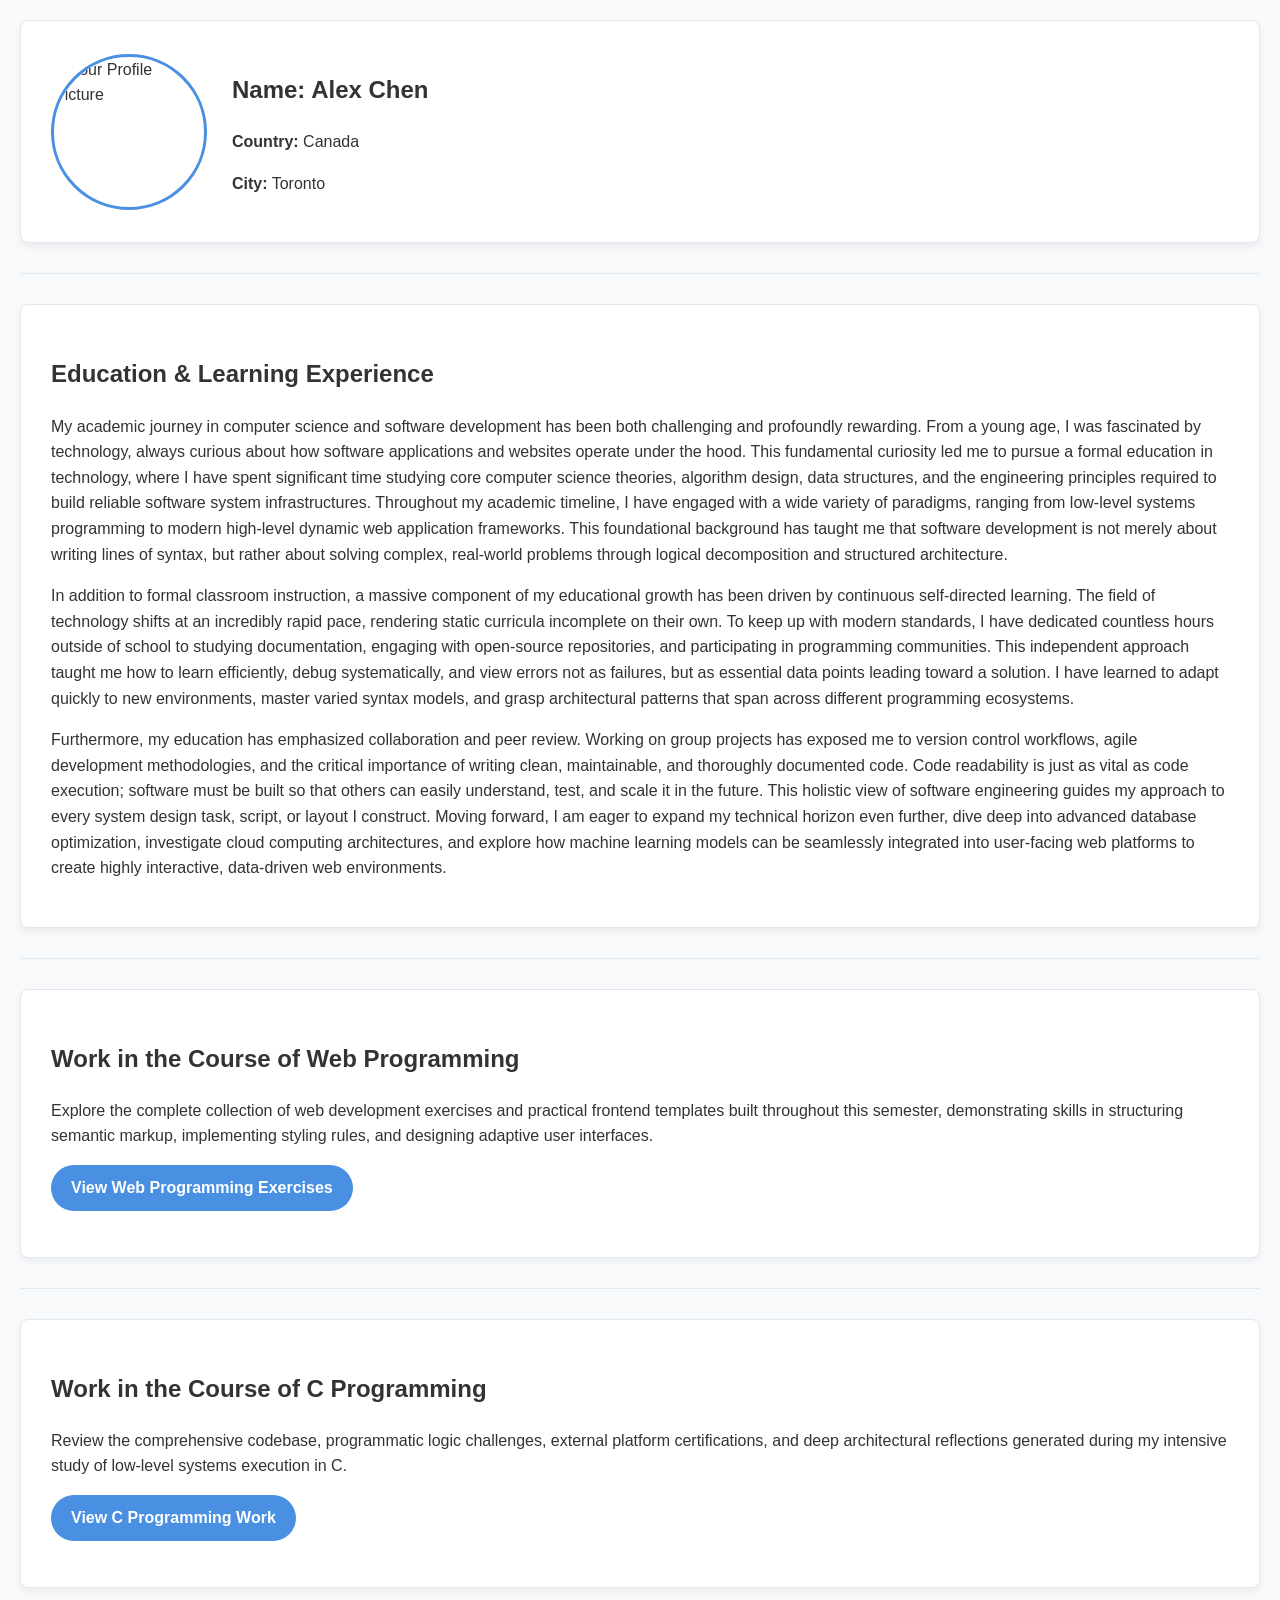
==== index.html @ e18b1c85 "Add files via upload" ====
<!DOCTYPE html>
<html lang="en">
<head>
    <meta charset="UTF-8">
    <meta name="viewport" content="width=device-width, initial-scale=1.0">
    <title>My Professional Portfolio</title>
    <link rel="stylesheet" href="style.css">
</head>
<body>

    <section class="profile-section">
        <div class="profile-container">
            <img src="images/profile.jpg" alt="Your Profile Picture" class="profile-pic">
            <div class="profile-details">
                <h1>Name: Alex Chen</h1>
                <p><strong>Country:</strong> Canada</p>
                <p><strong>City:</strong> Toronto</p>
            </div>
        </div>
    </section>

    <hr>

    <section class="content-section">
        <h2>Education & Learning Experience</h2>
        <p>My academic journey in computer science and software development has been both challenging and profoundly rewarding. From a young age, I was fascinated by technology, always curious about how software applications and websites operate under the hood. This fundamental curiosity led me to pursue a formal education in technology, where I have spent significant time studying core computer science theories, algorithm design, data structures, and the engineering principles required to build reliable software system infrastructures. Throughout my academic timeline, I have engaged with a wide variety of paradigms, ranging from low-level systems programming to modern high-level dynamic web application frameworks. This foundational background has taught me that software development is not merely about writing lines of syntax, but rather about solving complex, real-world problems through logical decomposition and structured architecture.</p>
        
        <p>In addition to formal classroom instruction, a massive component of my educational growth has been driven by continuous self-directed learning. The field of technology shifts at an incredibly rapid pace, rendering static curricula incomplete on their own. To keep up with modern standards, I have dedicated countless hours outside of school to studying documentation, engaging with open-source repositories, and participating in programming communities. This independent approach taught me how to learn efficiently, debug systematically, and view errors not as failures, but as essential data points leading toward a solution. I have learned to adapt quickly to new environments, master varied syntax models, and grasp architectural patterns that span across different programming ecosystems.</p>
        
        <p>Furthermore, my education has emphasized collaboration and peer review. Working on group projects has exposed me to version control workflows, agile development methodologies, and the critical importance of writing clean, maintainable, and thoroughly documented code. Code readability is just as vital as code execution; software must be built so that others can easily understand, test, and scale it in the future. This holistic view of software engineering guides my approach to every system design task, script, or layout I construct. Moving forward, I am eager to expand my technical horizon even further, dive deep into advanced database optimization, investigate cloud computing architectures, and explore how machine learning models can be seamlessly integrated into user-facing web platforms to create highly interactive, data-driven web environments.</p>
    </section>

    <hr>

    <section class="link-section">
        <h2>Work in the Course of Web Programming</h2>
        <p>Explore the complete collection of web development exercises and practical frontend templates built throughout this semester, demonstrating skills in structuring semantic markup, implementing styling rules, and designing adaptive user interfaces.</p>
        <p><a href="workinwebprogramming.html" class="btn">View Web Programming Exercises</a></p>
    </section>

    <hr>

    <section class="link-section">
        <h2>Work in the Course of C Programming</h2>
        <p>Review the comprehensive codebase, programmatic logic challenges, external platform certifications, and deep architectural reflections generated during my intensive study of low-level systems execution in C.</p>
        <p><a href="workincprogramming.html" class="btn">View C Programming Work</a></p>
    </section>

</body>
</html>
---- style.css ----
/* Rule 1: Global Page Base Reset & Typography */
body {
    font-family: 'Segoe UI', Tahoma, Geneva, Verdana, sans-serif;
    line-height: 1.6;
    background-color: #f8f9fa;
    color: #333333;
    margin: 0;
    padding: 20px;
}

/* Rule 2: Section Block Formatting & Containers */
section {
    background-color: #ffffff;
    border: 1px solid #e2e8f0;
    border-radius: 8px;
    padding: 30px;
    margin-bottom: 25px;
    box-shadow: 0 4px 6px rgba(0, 0, 0, 0.05);
}

/* Rule 3: Profile Header Formatting Grid Layout */
.profile-container {
    display: flex;
    align-items: center;
    gap: 25px;
}

/* Rule 4: Circular Responsive Profile Avatar Styling */
.profile-pic {
    width: 150px;
    height: 150px;
    border-radius: 50%;
    object-fit: cover;
    border: 3px solid #4a90e2;
}

/* Rule 5: Action Button & Anchor Hyperlink Interactivity */
.btn {
    display: inline-block;
    background-color: #4a90e2;
    color: #ffffff;
    text-decoration: none;
    padding: 10px 20px;
    border-radius: 50px;
    font-weight: bold;
    transition: background-color 0.3s ease;
}
.btn:hover {
    background-color: #357abd;
}

/* Rule 6: List Presentation for Web Exercises */
.exercise-list {
    list-style-type: none;
    padding-left: 0;
}
.exercise-list li {
    background: #ffffff;
    margin: 10px 0;
    padding: 15px;
    border-left: 4px solid #4a90e2;
    border-radius: 0 4px 4px 0;
    box-shadow: 0 2px 4px rgba(0,0,0,0.02);
}
.exercise-list a {
    color: #e24a4a;
    font-weight: bold;
    text-decoration: none;
}
.exercise-list a:hover {
    text-decoration: underline;
}

/* Rule 7: C Programming Certificate Display Responsive Elements */
.cert-img {
    max-width: 100%;
    height: auto;
    border: 1px solid #cbd5e1;
    border-radius: 6px;
    margin: 15px 0;
}

/* Rule 8: Global Horizontal Break Divider Styling */
hr {
    border: 0;
    height: 1px;
    background: #e2e8f0;
    margin: 30px 0;
}

/* Rule 9: Sticky Navigation Back Footer Control Elements */
.back-footer {
    margin-top: 40px;
    text-align: center;
}
.back-link {
    color: #4a90e2;
    text-decoration: none;
    font-weight: bold;
}
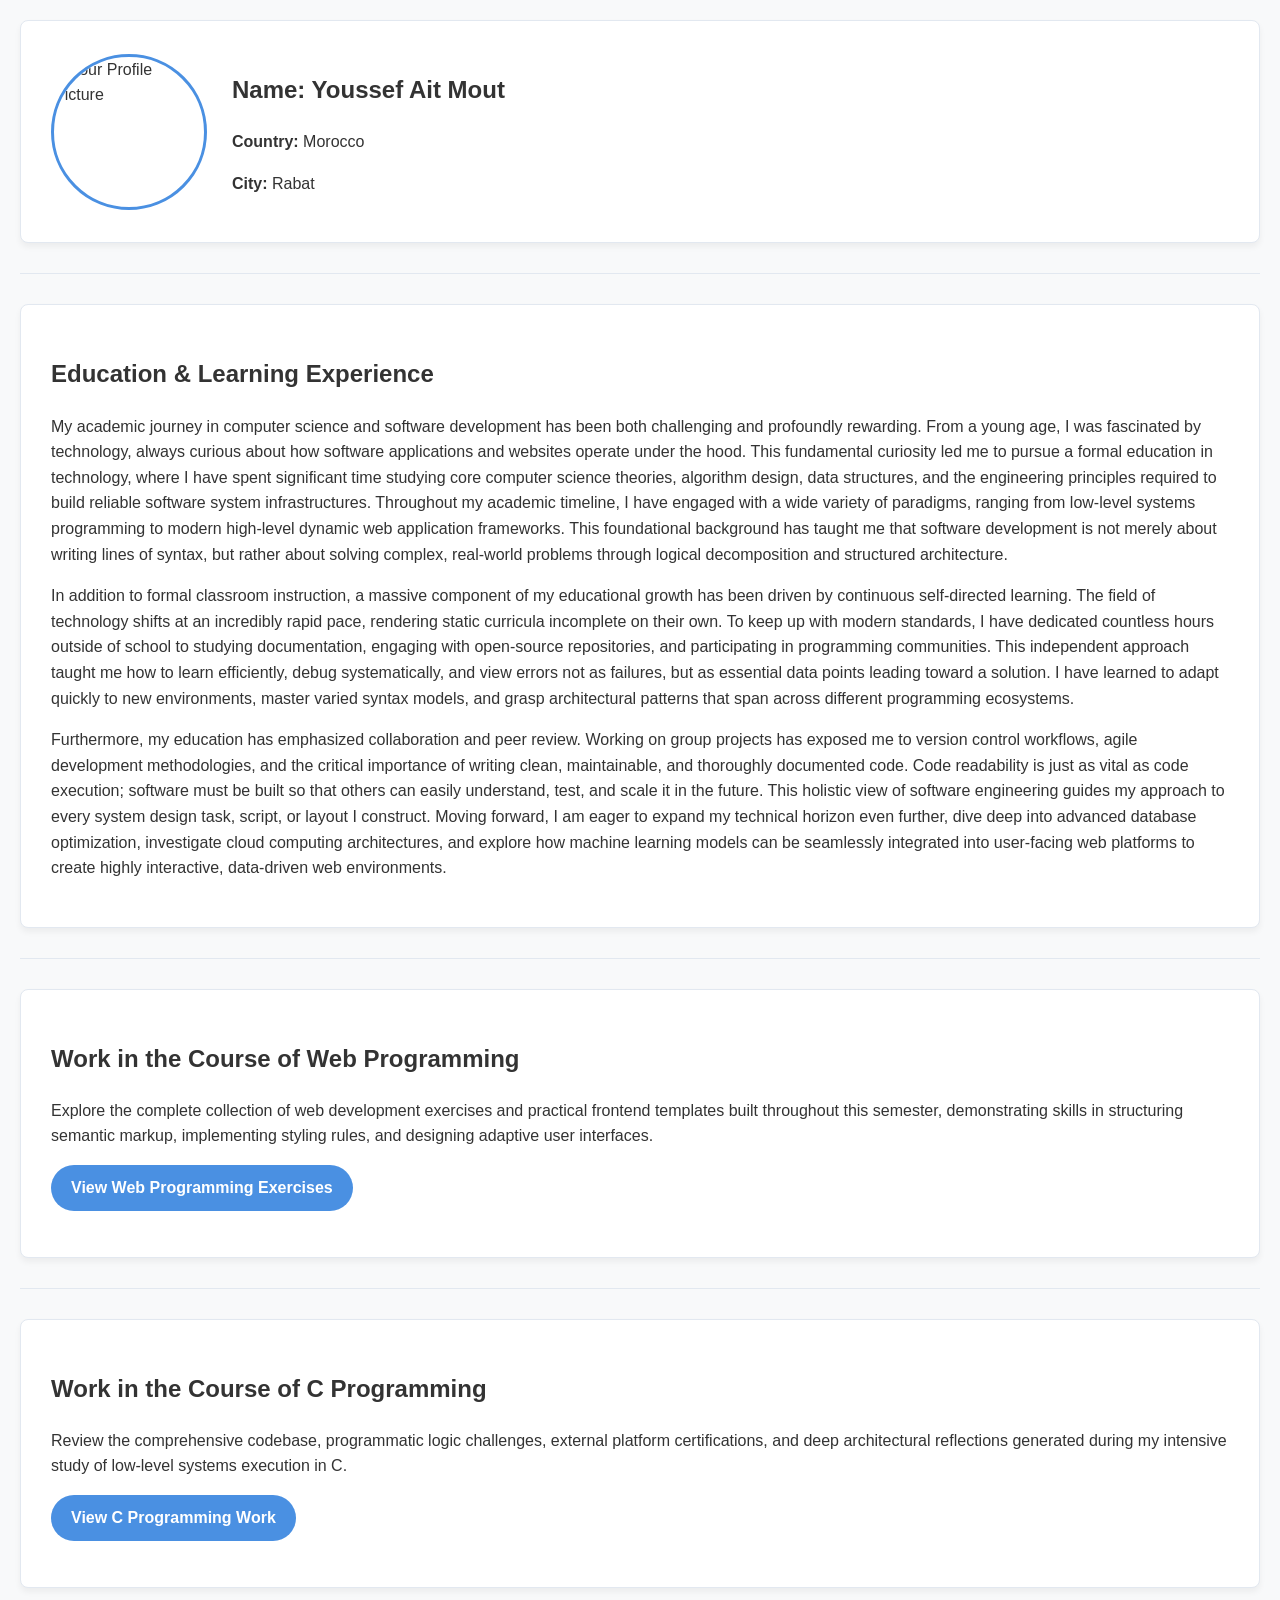
==== commit b603b797: "Update profile information in index.html" ====
--- a/index.html
+++ b/index.html
@@ -12,9 +12,9 @@
         <div class="profile-container">
             <img src="images/profile.jpg" alt="Your Profile Picture" class="profile-pic">
             <div class="profile-details">
-                <h1>Name: Alex Chen</h1>
-                <p><strong>Country:</strong> Canada</p>
-                <p><strong>City:</strong> Toronto</p>
+                <h1>Name: Youssef Ait Mout</h1>
+                <p><strong>Country:</strong> Morocco</p>
+                <p><strong>City:</strong> Rabat</p>
             </div>
         </div>
     </section>
@@ -47,4 +47,4 @@
     </section>
 
 </body>
-</html>+</html>
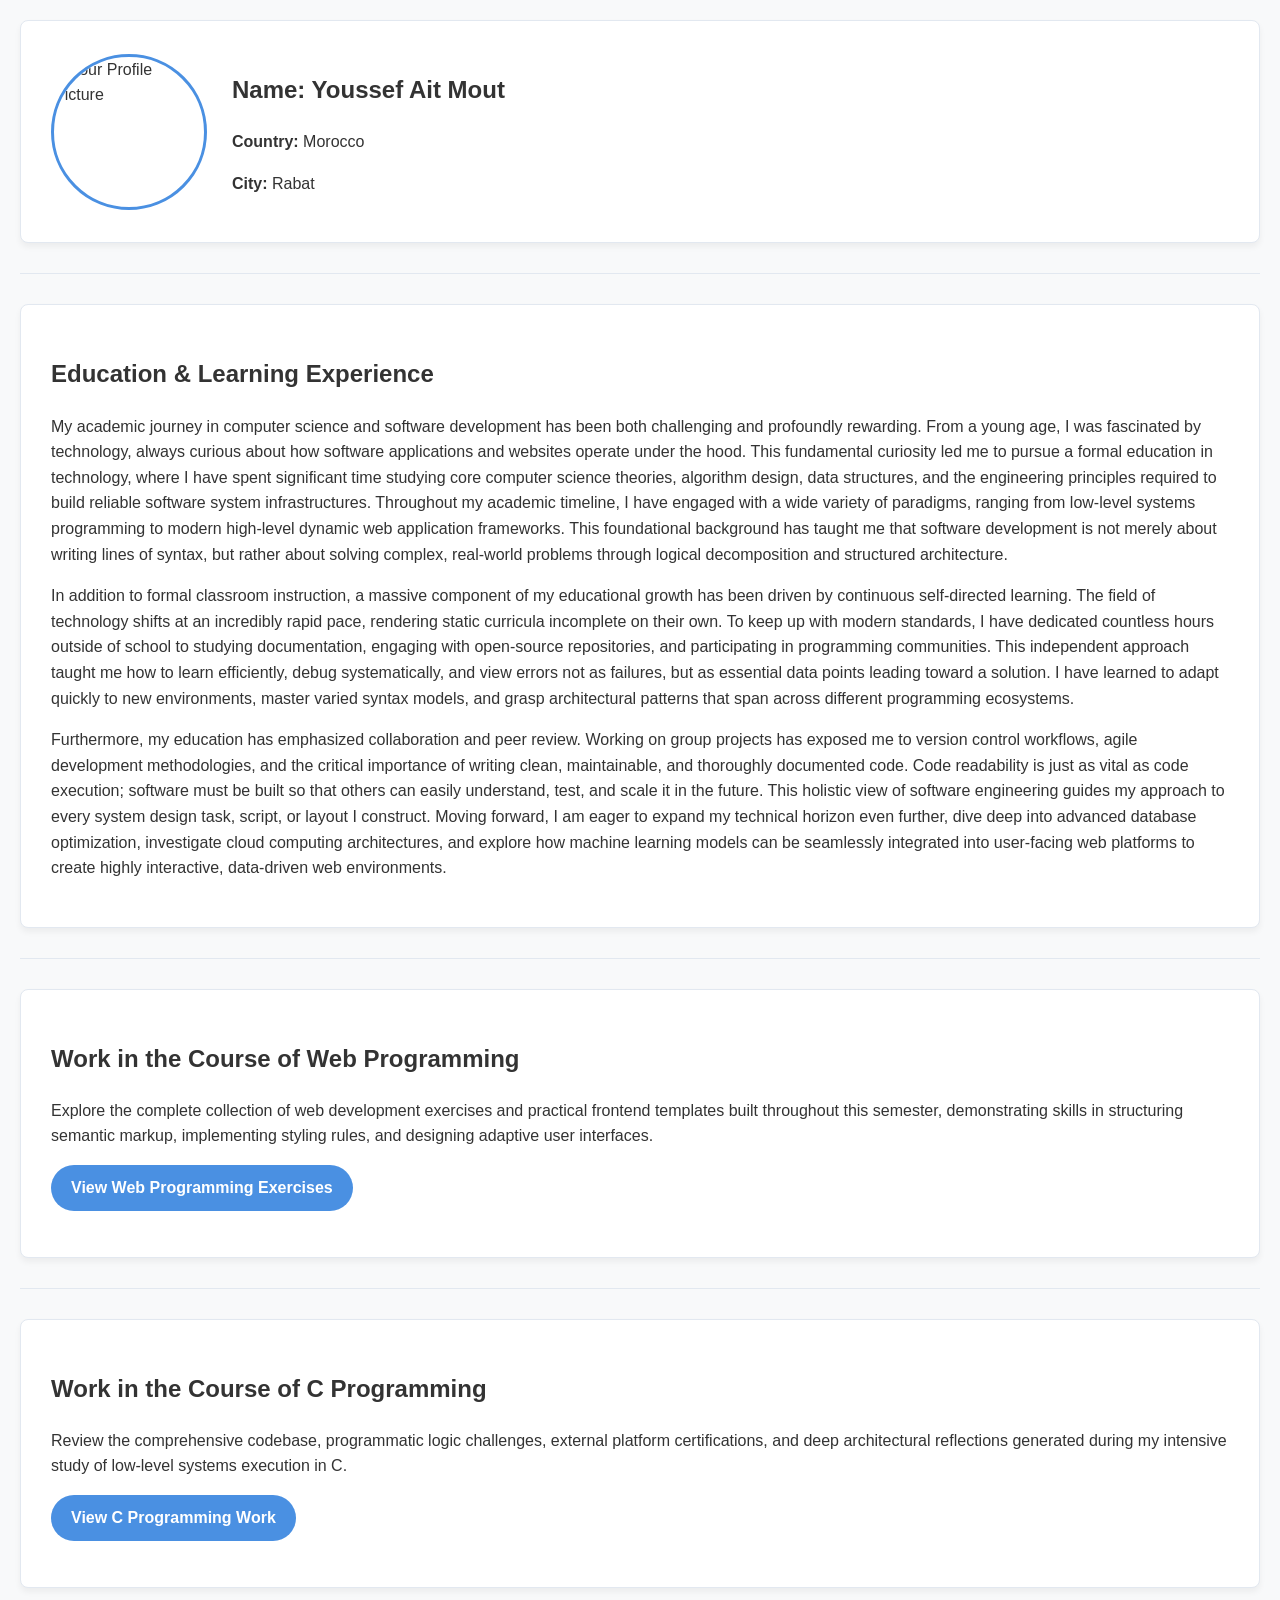
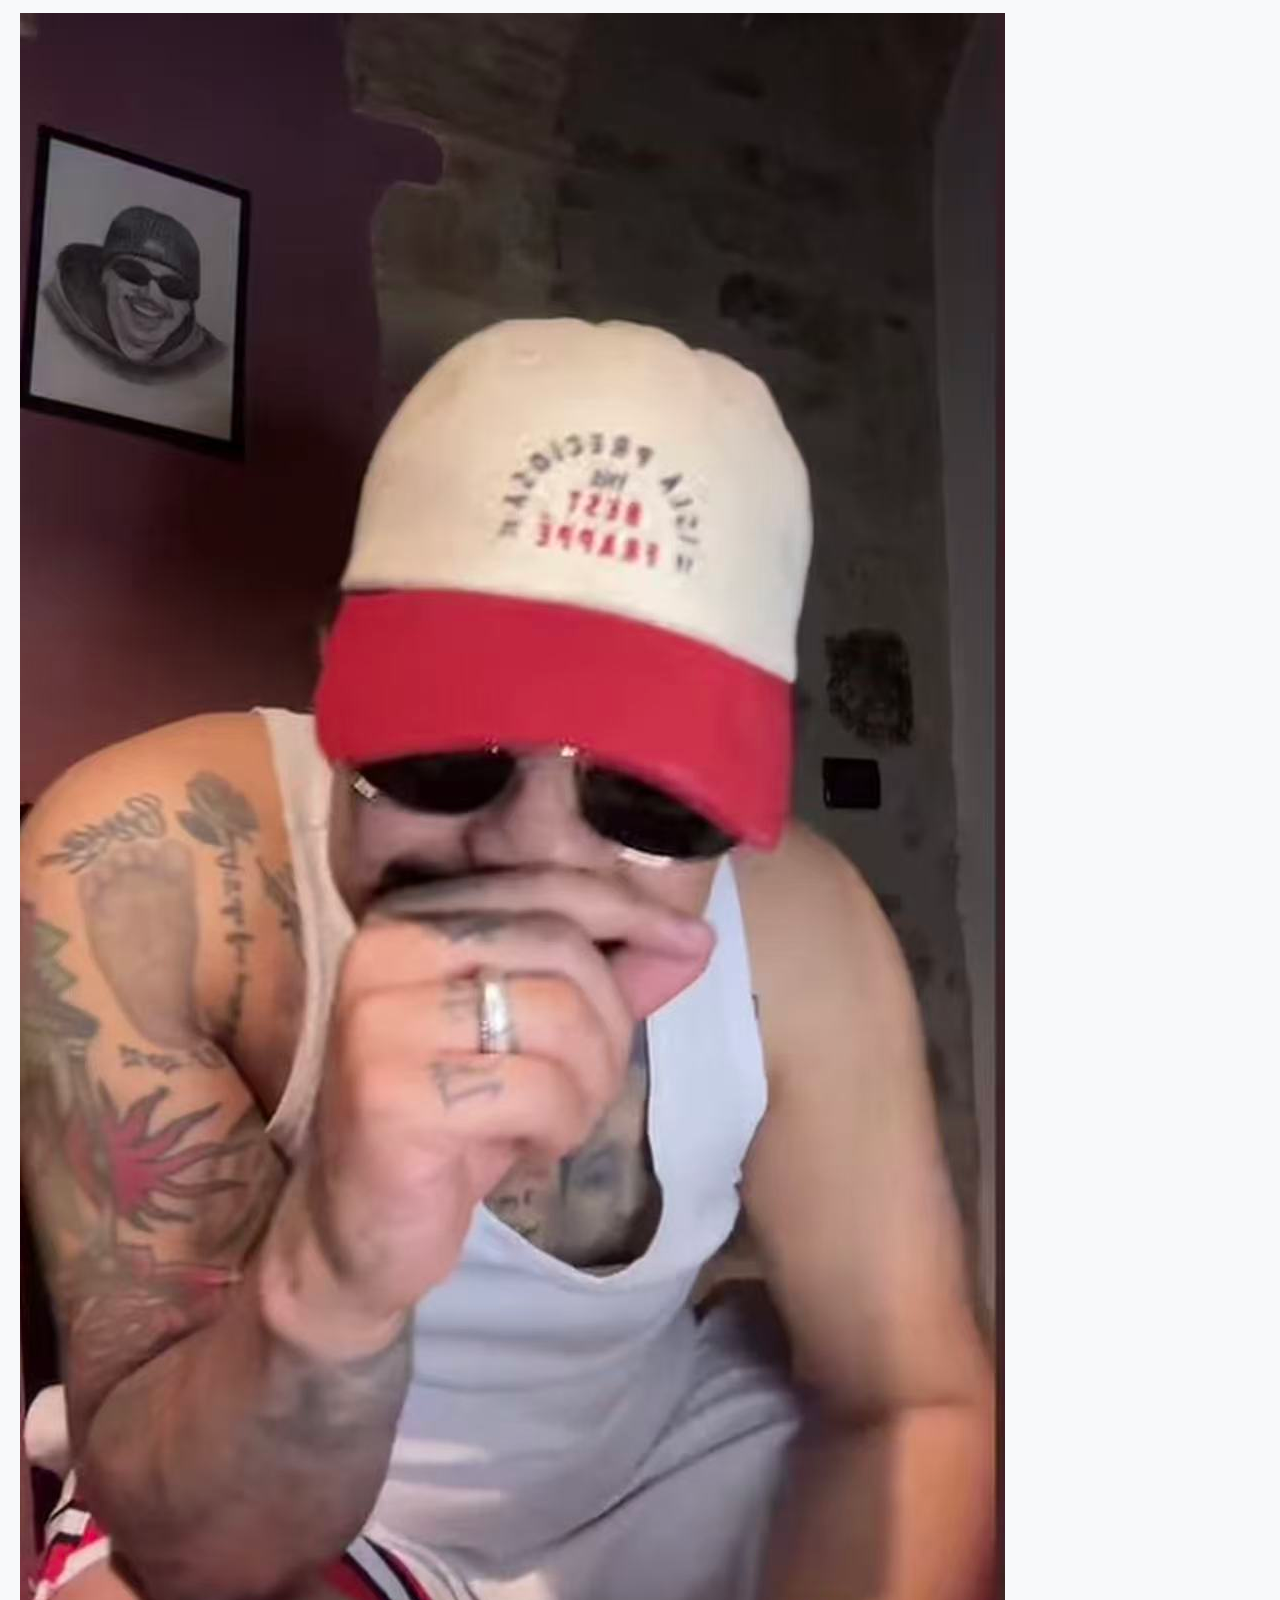
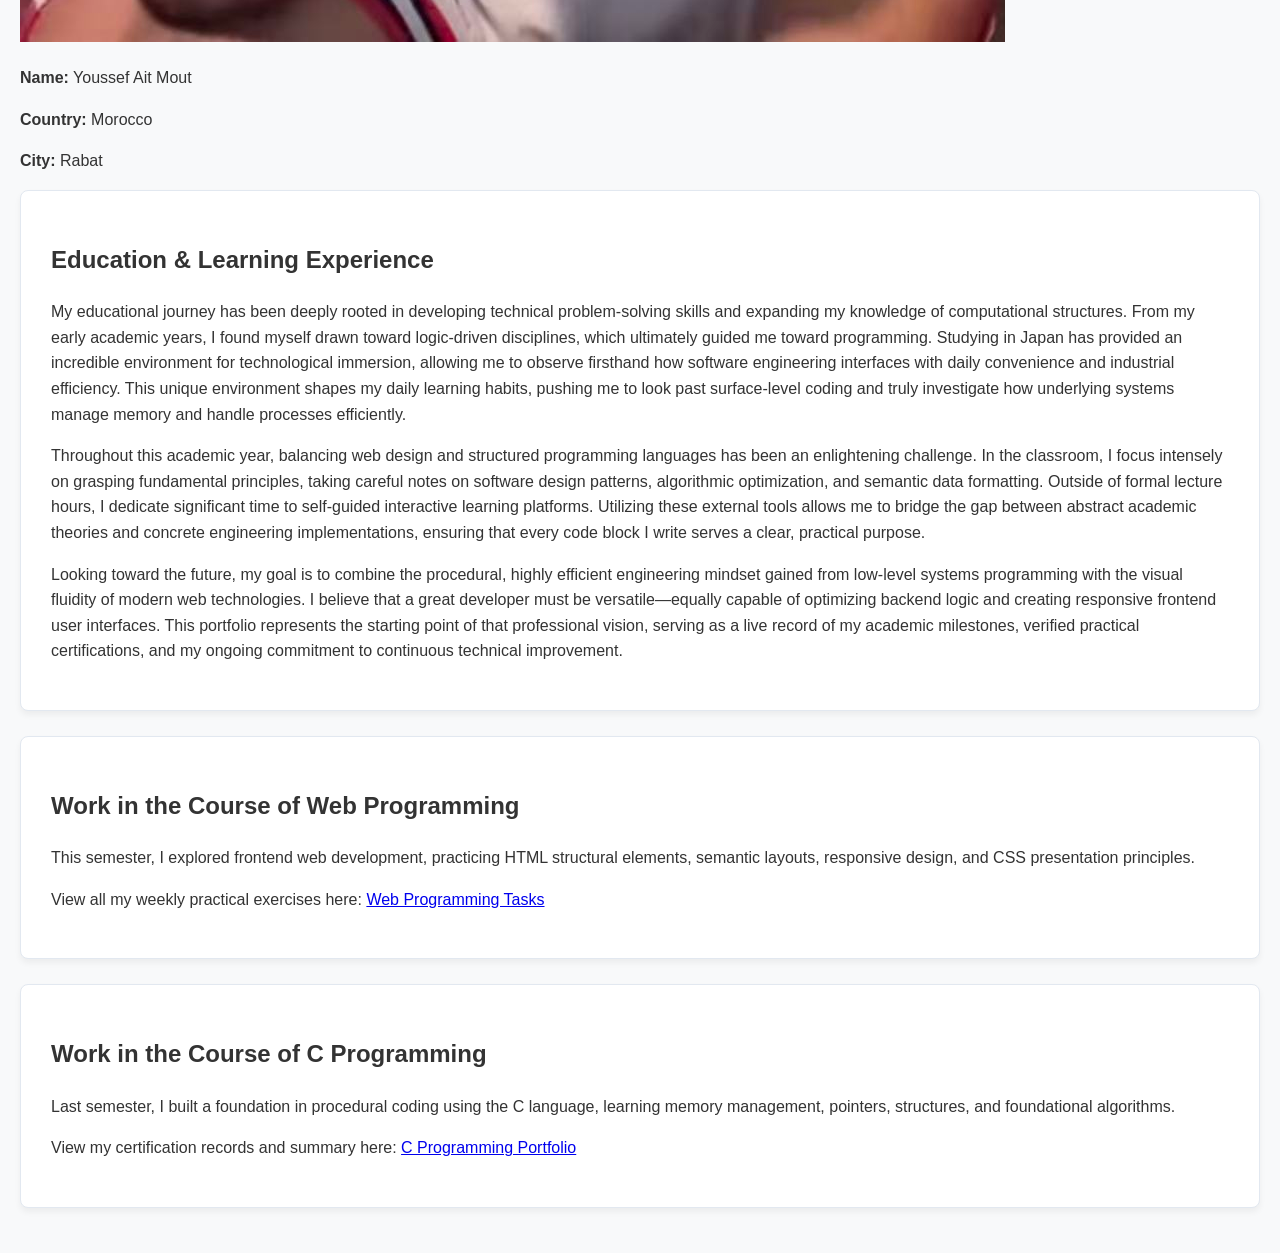
==== commit 3cf43390: "Update index.html with personal profile information Added a personal profile section with education " ====
--- a/index.html
+++ b/index.html
@@ -48,3 +48,51 @@
 
 </body>
 </html>
+<!DOCTYPE html>
+<html lang="en">
+<head>
+    <meta charset="UTF-8">
+    <meta name="viewport" content="width=device-width, initial-scale=1.0">
+    <title>Youssef Ait Mout - Personal Website</title>
+    <link rel="stylesheet" href="style.css">
+</head>
+<body>
+
+    <header class="section profile-section">
+        <img src="70e3e79e3f9863dceaae829b0aae12a2.jpg" alt="Youssef Ait Mout Profile Picture" class="profile-img">
+        <div class="profile-details">
+            <p><strong>Name:</strong> Youssef Ait Mout</p>
+            <p><strong>Country:</strong> Morocco</p>
+            <p><strong>City:</strong> Rabat</p>
+        </div>
+    </header>
+
+    <main>
+        <section class="section">
+            <h2>Education & Learning Experience</h2>
+            <p>
+                My educational journey has been deeply rooted in developing technical problem-solving skills and expanding my knowledge of computational structures. From my early academic years, I found myself drawn toward logic-driven disciplines, which ultimately guided me toward programming. Studying in Japan has provided an incredible environment for technological immersion, allowing me to observe firsthand how software engineering interfaces with daily convenience and industrial efficiency. This unique environment shapes my daily learning habits, pushing me to look past surface-level coding and truly investigate how underlying systems manage memory and handle processes efficiently.
+            </p>
+            <p>
+                Throughout this academic year, balancing web design and structured programming languages has been an enlightening challenge. In the classroom, I focus intensely on grasping fundamental principles, taking careful notes on software design patterns, algorithmic optimization, and semantic data formatting. Outside of formal lecture hours, I dedicate significant time to self-guided interactive learning platforms. Utilizing these external tools allows me to bridge the gap between abstract academic theories and concrete engineering implementations, ensuring that every code block I write serves a clear, practical purpose.
+            </p>
+            <p>
+                Looking toward the future, my goal is to combine the procedural, highly efficient engineering mindset gained from low-level systems programming with the visual fluidity of modern web technologies. I believe that a great developer must be versatile—equally capable of optimizing backend logic and creating responsive frontend user interfaces. This portfolio represents the starting point of that professional vision, serving as a live record of my academic milestones, verified practical certifications, and my ongoing commitment to continuous technical improvement.
+            </p>
+        </section>
+
+        <section class="section">
+            <h2>Work in the Course of Web Programming</h2>
+            <p>This semester, I explored frontend web development, practicing HTML structural elements, semantic layouts, responsive design, and CSS presentation principles.</p>
+            <p>View all my weekly practical exercises here: <a href="workinwebprogramming.html">Web Programming Tasks</a></p>
+        </section>
+
+        <section class="section">
+            <h2>Work in the Course of C Programming</h2>
+            <p>Last semester, I built a foundation in procedural coding using the C language, learning memory management, pointers, structures, and foundational algorithms.</p>
+            <p>View my certification records and summary here: <a href="workincprogramming.html">C Programming Portfolio</a></p>
+        </section>
+    </main>
+
+</body>
+</html>
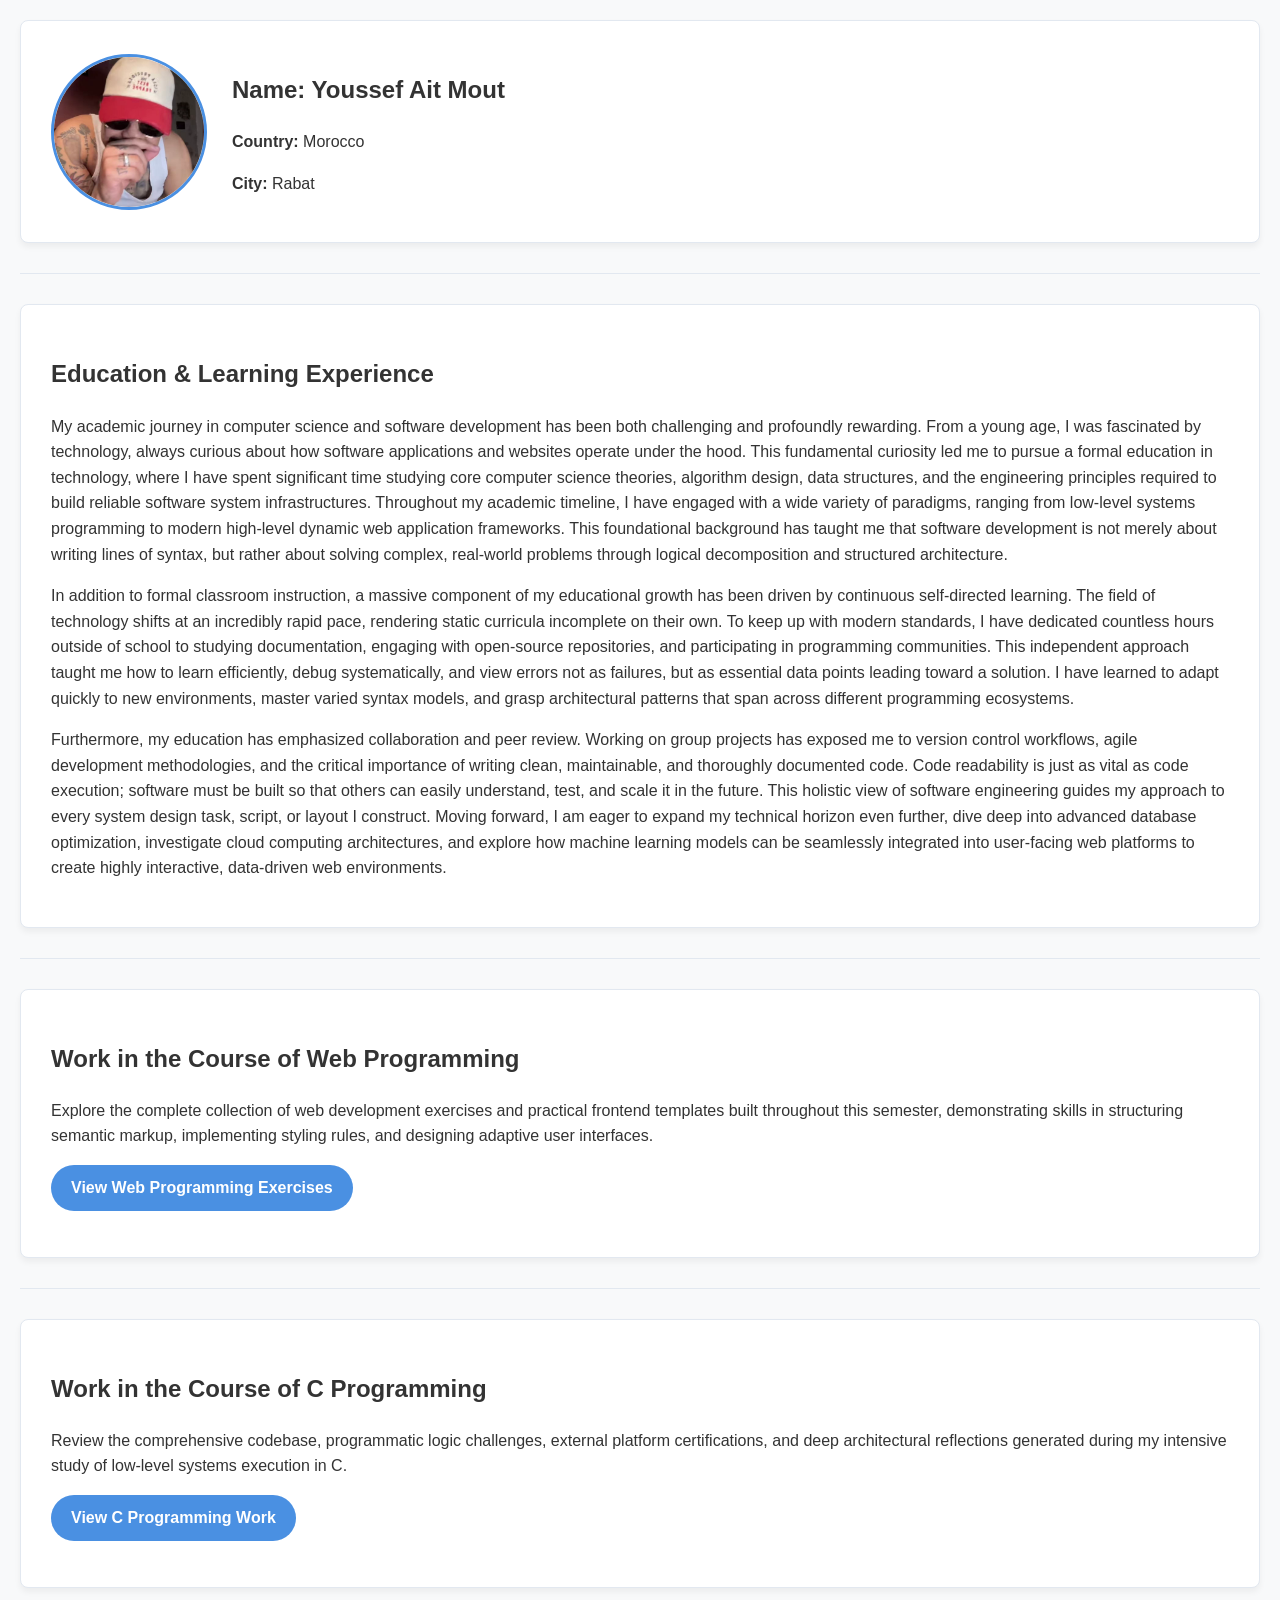
==== commit 39c90753: "Update index.html" ====
--- a/index.html
+++ b/index.html
@@ -10,7 +10,7 @@
 
     <section class="profile-section">
         <div class="profile-container">
-            <img src="images/profile.jpg" alt="Your Profile Picture" class="profile-pic">
+            <img src="70e3e79e3f9863dceaae829b0aae12a2.jpg" alt="Your Profile Picture" class="profile-pic">
             <div class="profile-details">
                 <h1>Name: Youssef Ait Mout</h1>
                 <p><strong>Country:</strong> Morocco</p>
@@ -48,51 +48,3 @@
 
 </body>
 </html>
-<!DOCTYPE html>
-<html lang="en">
-<head>
-    <meta charset="UTF-8">
-    <meta name="viewport" content="width=device-width, initial-scale=1.0">
-    <title>Youssef Ait Mout - Personal Website</title>
-    <link rel="stylesheet" href="style.css">
-</head>
-<body>
-
-    <header class="section profile-section">
-        <img src="70e3e79e3f9863dceaae829b0aae12a2.jpg" alt="Youssef Ait Mout Profile Picture" class="profile-img">
-        <div class="profile-details">
-            <p><strong>Name:</strong> Youssef Ait Mout</p>
-            <p><strong>Country:</strong> Morocco</p>
-            <p><strong>City:</strong> Rabat</p>
-        </div>
-    </header>
-
-    <main>
-        <section class="section">
-            <h2>Education & Learning Experience</h2>
-            <p>
-                My educational journey has been deeply rooted in developing technical problem-solving skills and expanding my knowledge of computational structures. From my early academic years, I found myself drawn toward logic-driven disciplines, which ultimately guided me toward programming. Studying in Japan has provided an incredible environment for technological immersion, allowing me to observe firsthand how software engineering interfaces with daily convenience and industrial efficiency. This unique environment shapes my daily learning habits, pushing me to look past surface-level coding and truly investigate how underlying systems manage memory and handle processes efficiently.
-            </p>
-            <p>
-                Throughout this academic year, balancing web design and structured programming languages has been an enlightening challenge. In the classroom, I focus intensely on grasping fundamental principles, taking careful notes on software design patterns, algorithmic optimization, and semantic data formatting. Outside of formal lecture hours, I dedicate significant time to self-guided interactive learning platforms. Utilizing these external tools allows me to bridge the gap between abstract academic theories and concrete engineering implementations, ensuring that every code block I write serves a clear, practical purpose.
-            </p>
-            <p>
-                Looking toward the future, my goal is to combine the procedural, highly efficient engineering mindset gained from low-level systems programming with the visual fluidity of modern web technologies. I believe that a great developer must be versatile—equally capable of optimizing backend logic and creating responsive frontend user interfaces. This portfolio represents the starting point of that professional vision, serving as a live record of my academic milestones, verified practical certifications, and my ongoing commitment to continuous technical improvement.
-            </p>
-        </section>
-
-        <section class="section">
-            <h2>Work in the Course of Web Programming</h2>
-            <p>This semester, I explored frontend web development, practicing HTML structural elements, semantic layouts, responsive design, and CSS presentation principles.</p>
-            <p>View all my weekly practical exercises here: <a href="workinwebprogramming.html">Web Programming Tasks</a></p>
-        </section>
-
-        <section class="section">
-            <h2>Work in the Course of C Programming</h2>
-            <p>Last semester, I built a foundation in procedural coding using the C language, learning memory management, pointers, structures, and foundational algorithms.</p>
-            <p>View my certification records and summary here: <a href="workincprogramming.html">C Programming Portfolio</a></p>
-        </section>
-    </main>
-
-</body>
-</html>
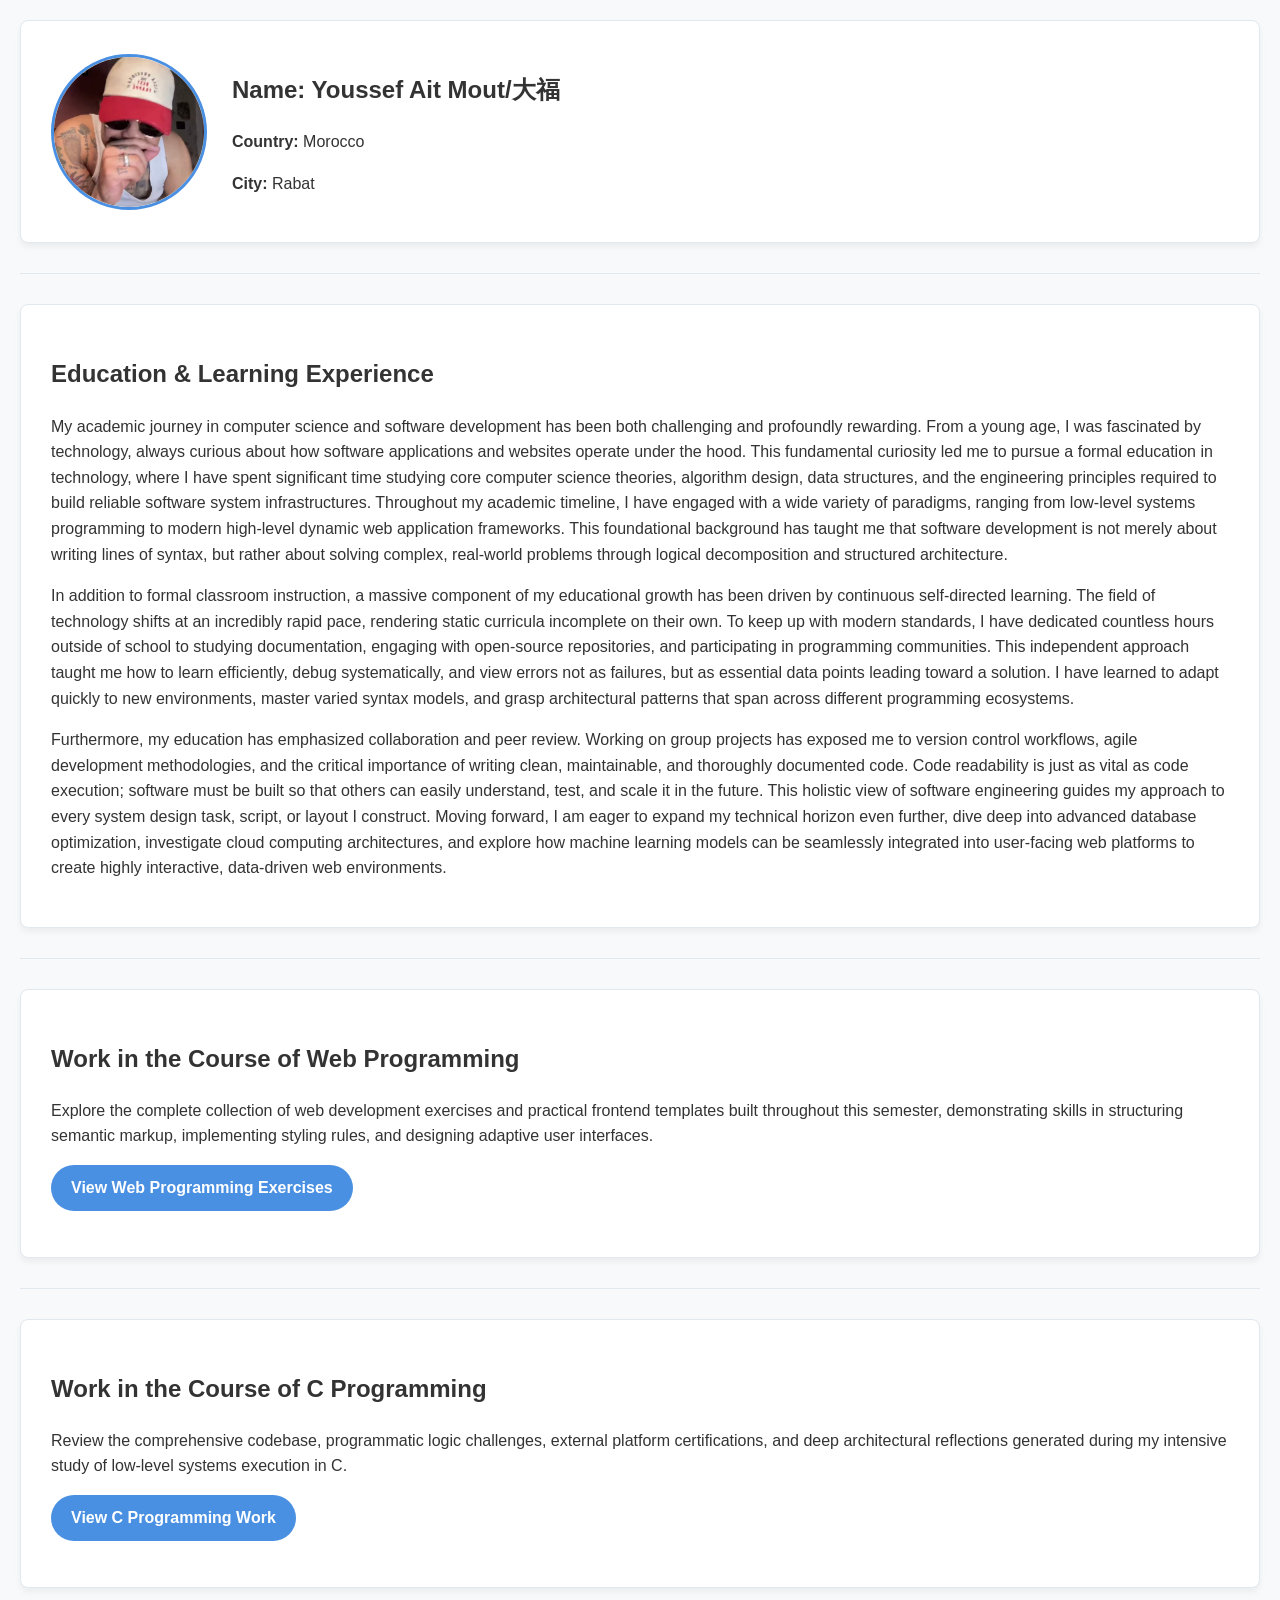
==== commit 7d0e19c4: "Update index.html" ====
--- a/index.html
+++ b/index.html
@@ -12,7 +12,7 @@
         <div class="profile-container">
             <img src="70e3e79e3f9863dceaae829b0aae12a2.jpg" alt="Your Profile Picture" class="profile-pic">
             <div class="profile-details">
-                <h1>Name: Youssef Ait Mout</h1>
+                <h1>Name: Youssef Ait Mout/大福</h1>
                 <p><strong>Country:</strong> Morocco</p>
                 <p><strong>City:</strong> Rabat</p>
             </div>
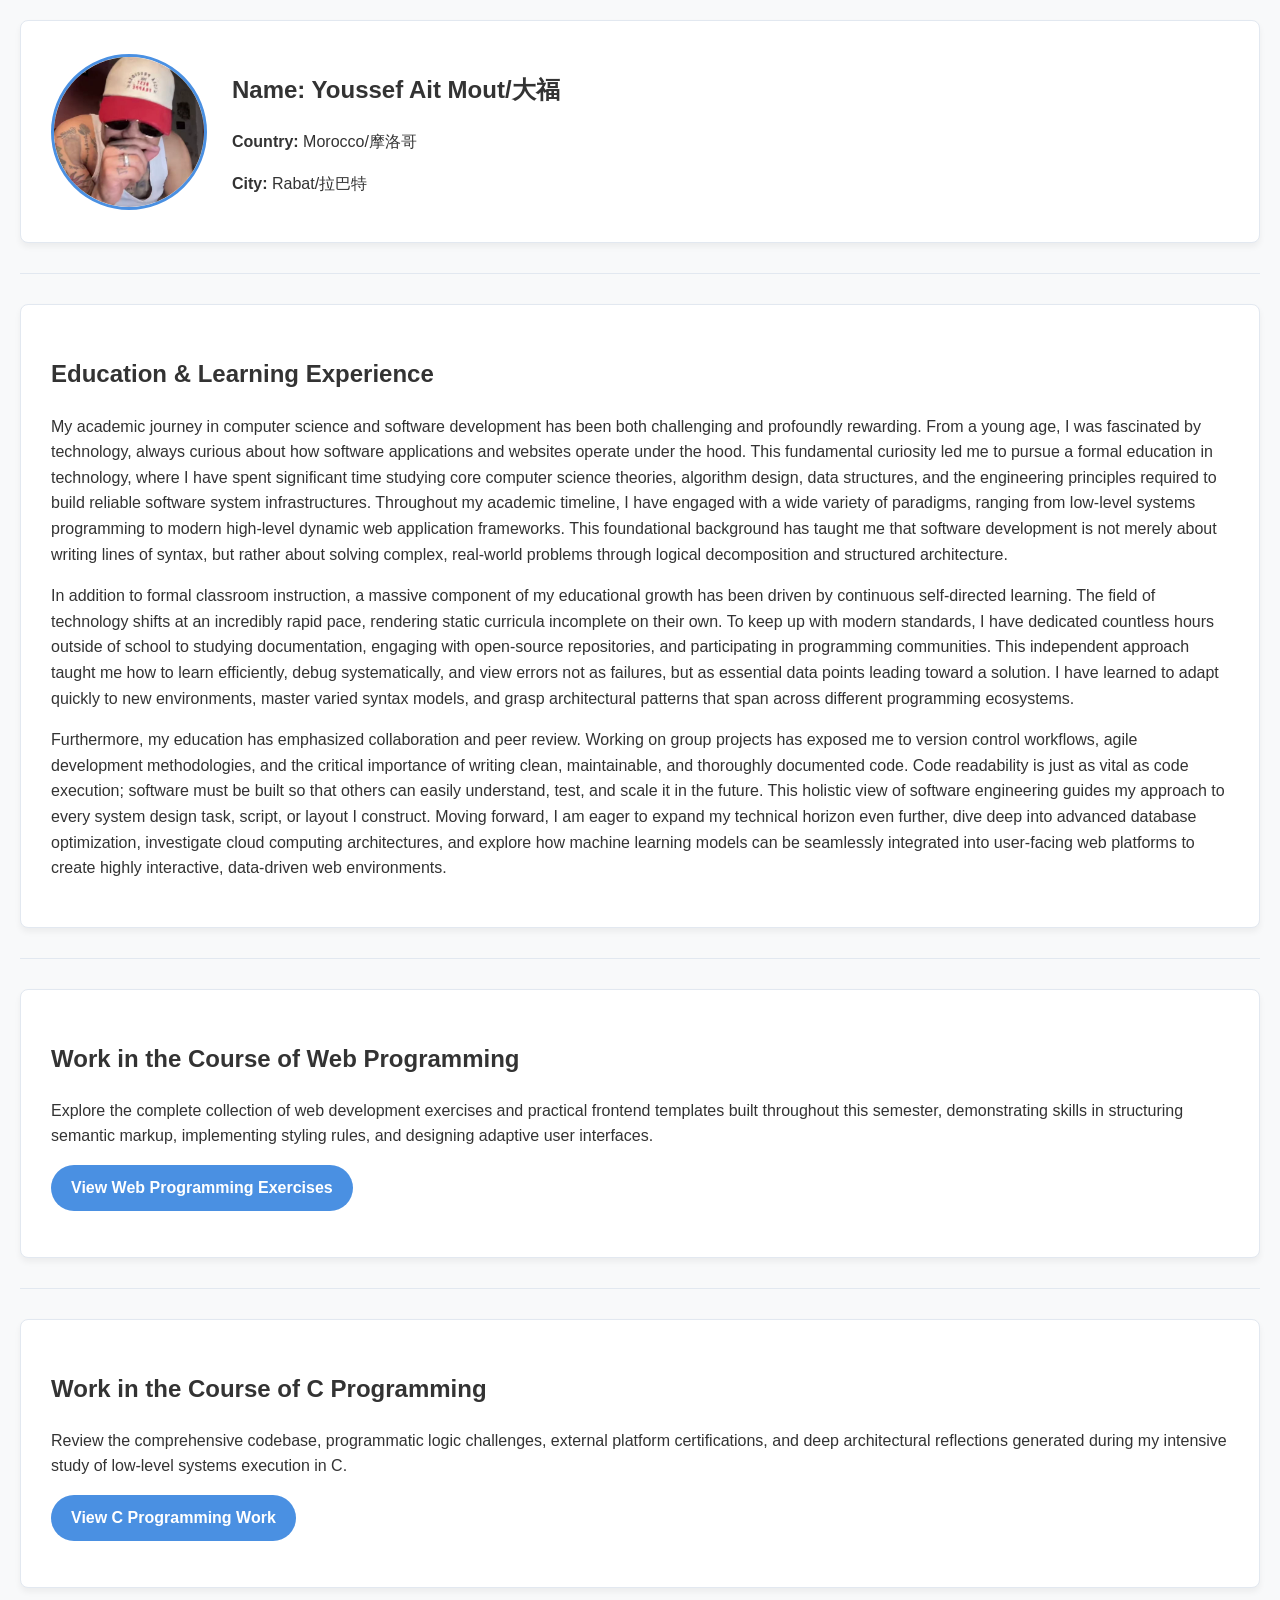
==== commit 5188b52d: "Update index.html" ====
--- a/index.html
+++ b/index.html
@@ -13,8 +13,8 @@
             <img src="70e3e79e3f9863dceaae829b0aae12a2.jpg" alt="Your Profile Picture" class="profile-pic">
             <div class="profile-details">
                 <h1>Name: Youssef Ait Mout/大福</h1>
-                <p><strong>Country:</strong> Morocco</p>
-                <p><strong>City:</strong> Rabat</p>
+                <p><strong>Country:</strong> Morocco/摩洛哥</p>
+                <p><strong>City:</strong> Rabat/拉巴特</p>
             </div>
         </div>
     </section>
